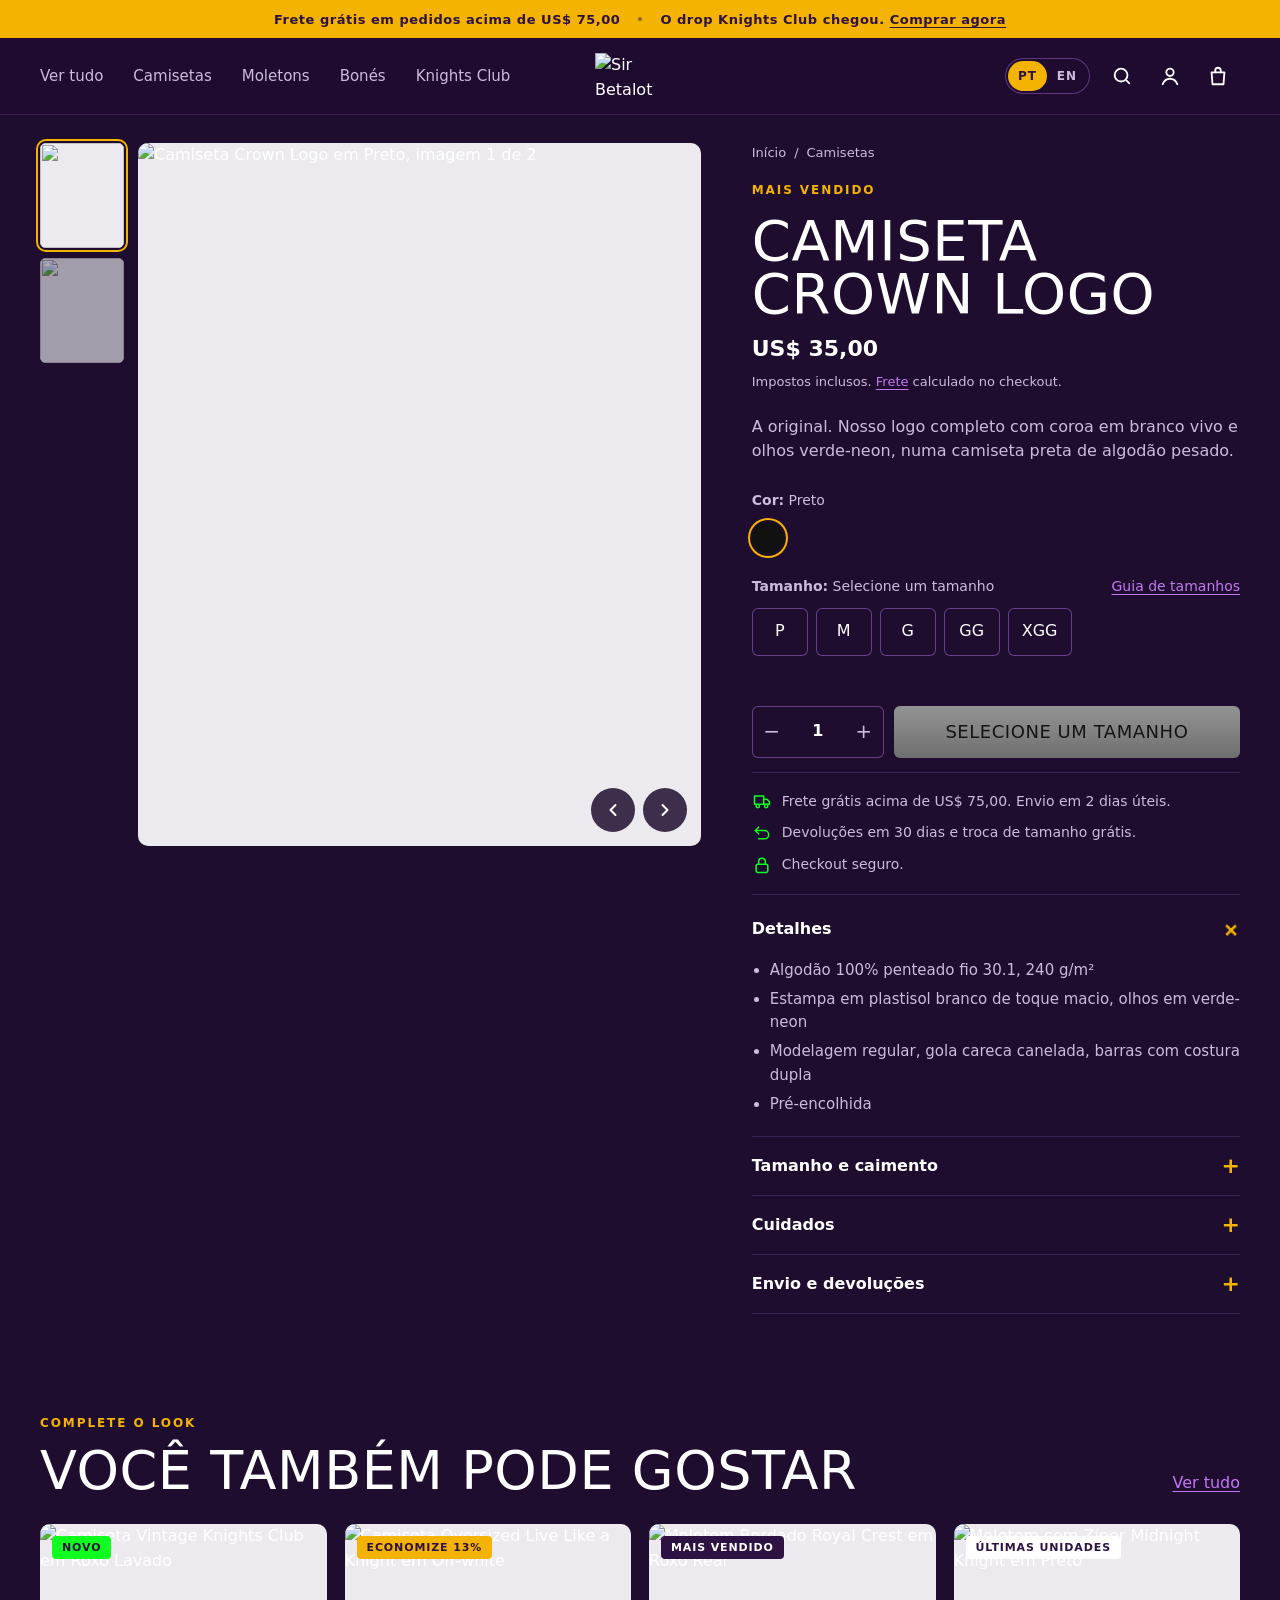
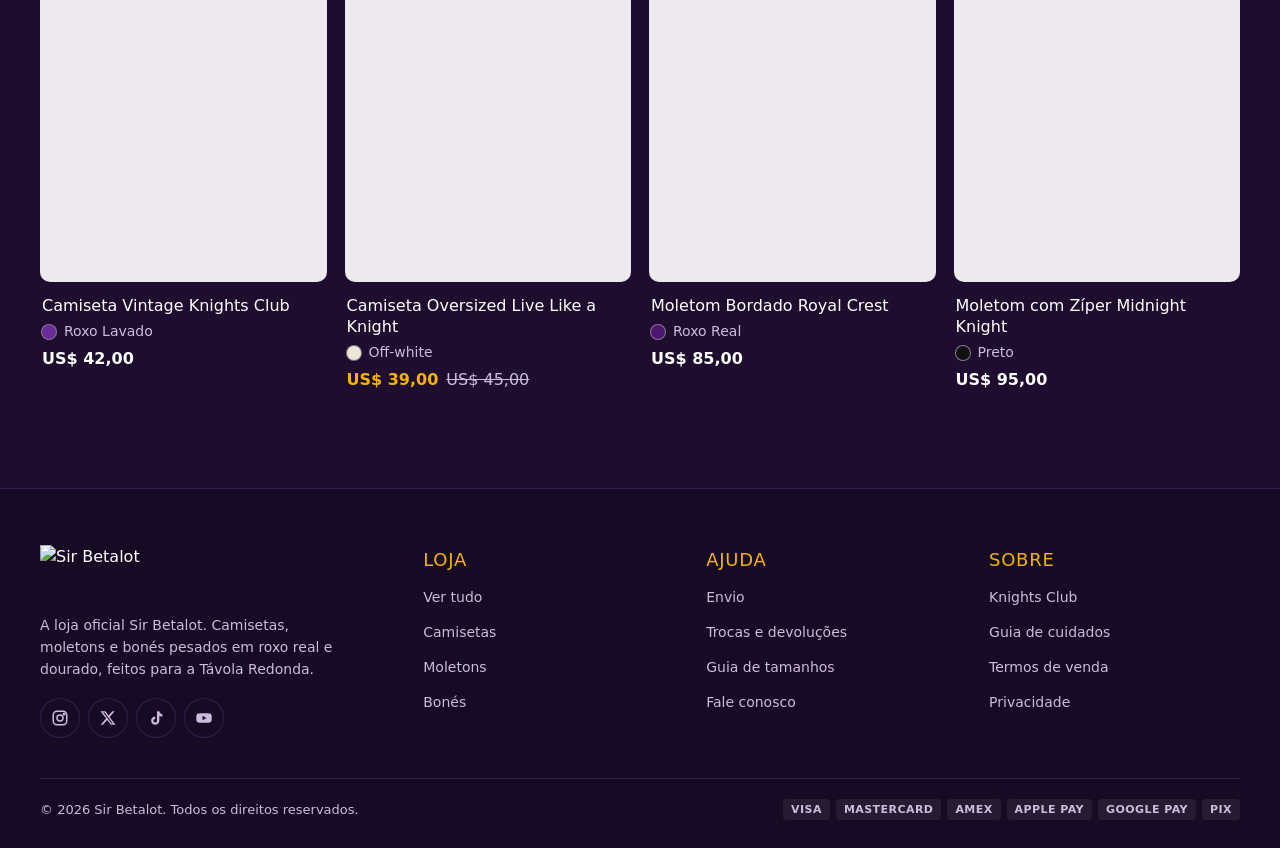
==== product.html @ 510122bb "Portuguese by default with a PT / EN language toggle Co-Authored-By: Claude Opus 5.5 <noreply@anthro" ====
<!doctype html>
<html lang="pt-BR">
<head>
  <meta charset="utf-8">
  <meta name="viewport" content="width=device-width, initial-scale=1">
  <title>Produto | Sir Betalot Loja Oficial</title>
  <meta name="description" content="A loja oficial Sir Betalot. Camisetas, moletons e bonés pesados em roxo real e dourado.">
  <meta name="theme-color" content="#1F0D2F">
  <link rel="icon" href="assets/img/brand/favicon.png">
  <link rel="preload" href="assets/fonts/YouBlockheadCaps.woff2" as="font" type="font/woff2" crossorigin>
  <link rel="stylesheet" href="assets/css/store.css">
</head>
<body data-page="product">
  <main id="main">
    <div class="wrap">
      <div class="pdp" id="pdp"></div>
      <section class="section" aria-labelledby="rel-title">
        <div class="section-head"><div><span class="eyebrow" data-i18n="rel.eyebrow">Complete o look</span><h2 class="display" id="rel-title" data-i18n="rel.title">Você também pode gostar</h2></div><a class="link" href="shop.html" data-i18n="rel.all">Ver tudo</a></div>
        <div class="grid" id="related"></div>
      </section>
    </div>
  </main>
  <script src="assets/js/i18n.js"></script>
  <script src="assets/js/products.js"></script>
  <script src="assets/js/store.js"></script>
</body>
</html>
---- assets/css/store.css ----
/* Sir Betalot Official Store
   Colours and fonts from the SBA style guide (client/SBA Assets/Brand Assets/Styles.pdf). */

@font-face { font-family: "YouBlockhead Caps"; src: url("../fonts/YouBlockheadCaps.woff2") format("woff2"); font-display: swap; }
@font-face { font-family: "YouBlockhead"; src: url("../fonts/YouBlockhead.woff2") format("woff2"); font-display: swap; }
@font-face { font-family: "Rubik"; src: url("../fonts/Rubik.woff2") format("woff2"); font-weight: 300 900; font-display: swap; }

:root {
  /* SBA palette */
  --sba-green: #0FFF1F;
  --sba-lilac: #C279F2;
  --sba-gold: #F5B301;
  --sba-white: #FFFFFF;
  --sba-lavender: #8C4EB7;
  --sba-silver: #C0C0C0;
  --sba-ink: #2D1243;
  --sba-purple: #682099;
  --sba-bronze: #CD7F32;
  --sba-plum: #4C1671;
  --sba-night: #1F0D2F;
  --sba-chrome: linear-gradient(90deg, #812EB9, #C178F3 50%, #812EB9);
  --sba-velvet: linear-gradient(90deg, #241036, #581982 50%, #241036);

  /* roles */
  --bg: var(--sba-night);
  --surface: #26113A;
  --surface-2: var(--sba-ink);
  --line: rgba(194, 121, 242, .18);
  --text: var(--sba-white);
  --muted: #CDBBDD;
  --tile: #ECEAEE;
  --focus: var(--sba-gold);

  --font-display: "YouBlockhead Caps", "YouBlockhead", "Rubik", system-ui, sans-serif;
  --font-body: "Rubik", system-ui, -apple-system, "Segoe UI", sans-serif;

  --radius: 10px;
  --radius-sm: 6px;
  --wrap: 1320px;
  --pad: clamp(16px, 4vw, 40px);
  --ease: cubic-bezier(.2, .7, .2, 1);
}

*, *::before, *::after { box-sizing: border-box; }
html { -webkit-text-size-adjust: 100%; scroll-behavior: smooth; }
body {
  margin: 0; background: var(--bg); color: var(--text);
  font: 400 16px/1.55 var(--font-body);
  -webkit-font-smoothing: antialiased;
}
img { display: block; max-width: 100%; height: auto; }
a { color: inherit; text-decoration: none; }
button, input, select { font: inherit; color: inherit; }
button { cursor: pointer; background: none; border: 0; padding: 0; }
:focus-visible { outline: 2px solid var(--focus); outline-offset: 3px; border-radius: 4px; }
.sr-only { position: absolute; width: 1px; height: 1px; overflow: hidden; clip: rect(0 0 0 0); white-space: nowrap; }
.wrap { max-width: var(--wrap); margin: 0 auto; padding: 0 var(--pad); }
.display { font-family: var(--font-display); font-weight: 400; letter-spacing: .01em; line-height: .95; text-transform: uppercase; }
.eyebrow { font: 600 12px/1 var(--font-body); letter-spacing: .16em; text-transform: uppercase; color: var(--sba-gold); }
.skip { position: absolute; left: 12px; top: -60px; z-index: 100; background: var(--sba-gold); color: var(--sba-ink); padding: 10px 14px; border-radius: 6px; font-weight: 600; }
.skip:focus { top: 12px; }

/* ---------- Buttons ---------- */
/* Primary = SBA site button: bright green panel, deep-purple You Blockhead Caps label. */
.btn {
  display: inline-flex; align-items: center; justify-content: center; gap: 10px;
  min-height: 52px; padding: 0 28px; border-radius: var(--radius-sm);
  font: 400 18px/1 var(--font-display); letter-spacing: .03em; text-transform: uppercase;
  transition: transform .18s var(--ease), box-shadow .18s var(--ease), background-color .18s, filter .18s;
  white-space: nowrap;
}
.btn-primary {
  color: var(--sba-ink);
  background: linear-gradient(180deg, #5BFF66 0%, var(--sba-green) 45%, #0BD71A 100%);
  box-shadow: inset 0 0 0 2px rgba(6, 120, 14, .55), inset 0 2px 0 rgba(255,255,255,.55), 0 0 0 1px rgba(205,127,50,.6), 0 6px 20px rgba(15, 255, 31, .18);
}
.btn-primary:hover { transform: translateY(-1px); filter: brightness(1.04); box-shadow: inset 0 0 0 2px rgba(6,120,14,.55), inset 0 2px 0 rgba(255,255,255,.55), 0 0 0 1px rgba(205,127,50,.7), 0 10px 28px rgba(15,255,31,.28); }
.btn-primary:active { transform: translateY(0); }
.btn-primary[disabled] { filter: grayscale(1) brightness(.7); cursor: not-allowed; transform: none; box-shadow: none; }
.btn-gold { color: var(--sba-ink); background: linear-gradient(180deg, #FFD54D, var(--sba-gold) 55%, #D99A00); box-shadow: inset 0 2px 0 rgba(255,255,255,.45), 0 6px 20px rgba(245,179,1,.2); }
.btn-gold:hover { transform: translateY(-1px); filter: brightness(1.05); }
.btn-ghost { color: var(--text); box-shadow: inset 0 0 0 2px rgba(255,255,255,.75); }
.btn-ghost:hover { background: rgba(255,255,255,.08); }
.btn-block { width: 100%; }
.link { color: var(--sba-lilac); text-decoration: underline; text-underline-offset: 3px; }
.link:hover { color: var(--sba-white); }

/* ---------- Announcement + header ---------- */
.announce { background: var(--sba-gold); color: var(--sba-ink); font: 600 13px/1 var(--font-body); letter-spacing: .04em; }
.announce .wrap { display: flex; align-items: center; justify-content: center; min-height: 38px; gap: 18px; text-align: center; }
.announce a { text-decoration: underline; text-underline-offset: 3px; }
.announce .dot { width: 4px; height: 4px; border-radius: 50%; background: var(--sba-ink); opacity: .5; }
@media (max-width: 640px) { .announce .hide-sm { display: none; } }

.site-header { position: sticky; top: 0; z-index: 40; background: rgba(31, 13, 47, .92); backdrop-filter: saturate(140%) blur(10px); -webkit-backdrop-filter: saturate(140%) blur(10px); border-bottom: 1px solid var(--line); }
.site-header .wrap { display: grid; grid-template-columns: 1fr auto 1fr; align-items: center; height: 76px; }
.brand img { height: 46px; width: auto; }
.nav { display: flex; gap: 30px; justify-self: start; }
.nav a { white-space: nowrap; font: 500 15px/1 var(--font-body); color: var(--muted); padding: 10px 0; position: relative; transition: color .15s; }
.nav a:hover, .nav a[aria-current="page"] { color: var(--text); }
.nav a::after { content: ""; position: absolute; left: 0; right: 0; bottom: 2px; height: 2px; background: var(--sba-gold); transform: scaleX(0); transition: transform .2s var(--ease); }
.nav a:hover::after, .nav a[aria-current="page"]::after { transform: scaleX(1); }
.header-tools { display: flex; gap: 4px; justify-self: end; }
.icon-btn { width: 44px; height: 44px; display: grid; place-items: center; border-radius: 50%; position: relative; transition: background .15s; }
.icon-btn:hover { background: rgba(255,255,255,.08); }
.icon-btn svg { width: 22px; height: 22px; }
.cart-count { position: absolute; top: 4px; right: 2px; min-width: 19px; height: 19px; padding: 0 5px; border-radius: 10px; background: var(--sba-green); color: var(--sba-ink); font: 700 11px/19px var(--font-body); text-align: center; }
.cart-count[hidden] { display: none; }
.mobile-left { display: none; }
.lang-mini { min-width: 44px; min-height: 44px; border-radius: 50%; font: 600 13px/1 var(--font-body); letter-spacing: .06em; color: var(--muted); }
.lang-mini:hover { color: var(--text); background: rgba(255,255,255,.08); }
@media (max-width: 1024px) {
  .site-header .wrap { grid-template-columns: 1fr auto 1fr; height: 64px; }
  .nav { display: none; }
  .mobile-left { display: flex; align-items: center; justify-self: start; }
  [data-account] { display: none; }
  .brand img { height: 38px; }
}
.mobile-nav { position: fixed; inset: 0; z-index: 60; display: none; }
.mobile-nav.open { display: block; }
.mobile-nav .scrim { position: absolute; inset: 0; background: rgba(10, 4, 16, .6); }
.mobile-nav .panel { position: absolute; left: 0; top: 0; bottom: 0; width: min(86vw, 360px); background: var(--surface); padding: 20px; display: flex; flex-direction: column; gap: 6px; animation: slideL .25s var(--ease); }
.mobile-nav .panel a { font: 400 26px/1 var(--font-display); text-transform: uppercase; padding: 14px 4px; border-bottom: 1px solid var(--line); }
@keyframes slideL { from { transform: translateX(-100%); } to { transform: none; } }

/* Language toggle (PT / EN) */
.lang { display: inline-flex; align-items: center; padding: 3px; border-radius: 999px; box-shadow: inset 0 0 0 1px rgba(194,121,242,.4); margin-right: 6px; align-self: center; }
.lang button { min-width: 38px; min-height: 30px; padding: 0 10px; border-radius: 999px; font: 600 12px/1 var(--font-body); letter-spacing: .08em; color: var(--muted); transition: background .15s, color .15s; }
.lang button:hover { color: var(--text); }
.lang button[aria-pressed="true"] { background: var(--sba-gold); color: var(--sba-ink); }
.mobile-lang { display: flex; align-items: center; justify-content: space-between; margin-top: 18px; padding: 8px 4px; color: var(--muted); font-size: 14px; }
.mobile-lang .lang button { min-height: 38px; min-width: 48px; font-size: 14px; }
@media (max-width: 1024px) { .lang-header { display: none; } }

/* ---------- Hero ---------- */
.hero { position: relative; overflow: hidden; background: var(--sba-night); }
.hero-media { position: absolute; inset: 0; }
.hero-media img { width: 100%; height: 100%; object-fit: cover; object-position: 70% 30%; }
.hero::after { content: ""; position: absolute; inset: 0; background: linear-gradient(90deg, rgba(31,13,47,.96) 0%, rgba(31,13,47,.78) 34%, rgba(31,13,47,0) 62%); }
.hero .wrap { position: relative; z-index: 1; padding-top: 48px; padding-bottom: 48px; min-height: clamp(520px, 72vh, 720px); display: flex; flex-direction: column; justify-content: center; }
.hero-copy { max-width: 640px; }
.hero h1 { font-size: clamp(44px, 6.4vw, 96px); margin: 16px 0 18px; }
.hero h1 .gold { color: var(--sba-gold); }
.hero p { font-size: 18px; color: var(--muted); max-width: 440px; margin: 0 0 30px; }
.hero-ctas { display: flex; gap: 14px; flex-wrap: wrap; }
@media (max-width: 760px) {
  .hero-media { position: relative; height: 360px; }
  .hero-media img { object-position: 74% 30%; }
  .hero::after { bottom: auto; height: 360px; background: linear-gradient(0deg, var(--bg) 0%, rgba(31,13,47,0) 45%); }
  .hero .wrap { min-height: 0; margin-top: -36px; padding-bottom: 44px; }
  .hero h1 { margin-top: 12px; }
}

/* ---------- Sections ---------- */
.section { padding: clamp(56px, 8vw, 96px) 0; }
.section-head { display: flex; align-items: end; justify-content: space-between; gap: 20px; margin-bottom: 28px; }
.section-head h2 { font-size: clamp(34px, 4.6vw, 54px); margin: 10px 0 0; }
.section-head .link { white-space: nowrap; font-weight: 500; }

main { padding-bottom: clamp(56px, 8vw, 96px); }
.section:last-child { padding-bottom: 0; }

/* Category tiles */
.cats { display: grid; grid-template-columns: repeat(3, 1fr); gap: 18px; }
.cat { position: relative; border-radius: var(--radius); overflow: hidden; aspect-ratio: 4 / 5; background: var(--surface); isolation: isolate; }
.cat img { width: 100%; height: 100%; object-fit: cover; transition: transform .6s var(--ease); }
.cat::after { content: ""; position: absolute; inset: 0; background: linear-gradient(0deg, rgba(31,13,47,.9), rgba(31,13,47,0) 50%); }
.cat .cat-label { position: absolute; z-index: 1; left: 22px; right: 22px; bottom: 20px; display: flex; align-items: end; justify-content: space-between; }
.cat h3 { font-size: clamp(26px, 2.7vw, 40px); margin: 0; }
.cat .cat-label { gap: 12px; }
.cat .arrow { flex: none; }
.cat .arrow { width: 44px; height: 44px; border-radius: 50%; display: grid; place-items: center; background: var(--sba-gold); color: var(--sba-ink); transition: transform .2s var(--ease); }
.cat:hover img { transform: scale(1.04); }
.cat:hover .arrow { transform: translateX(4px); }
@media (max-width: 760px) { .cats { grid-template-columns: 1fr 1fr; } .cats .cat:last-child { grid-column: span 2; aspect-ratio: 16 / 10; } }

/* Product grid + card */
.grid { display: grid; grid-template-columns: repeat(4, 1fr); gap: 28px 18px; }
.grid.cols-3 { grid-template-columns: repeat(3, 1fr); }
@media (max-width: 1100px) { .grid, .grid.cols-3 { grid-template-columns: repeat(3, 1fr); } }
@media (max-width: 760px) { .grid, .grid.cols-3 { grid-template-columns: repeat(2, 1fr); gap: 22px 12px; } }
.card { position: relative; display: flex; flex-direction: column; }
.card-media { position: relative; display: block; aspect-ratio: 4 / 5; border-radius: var(--radius); overflow: hidden; background: var(--tile); }
.card-media img { position: absolute; inset: 0; width: 100%; height: 100%; object-fit: cover; transition: opacity .35s var(--ease), transform .6s var(--ease); }
.card-media img.alt { opacity: 0; }
@media (hover: hover) { .card:hover .card-media img.alt { opacity: 1; } .card:hover .card-media img.main { transform: scale(1.02); } }
.badge { position: absolute; z-index: 2; top: 12px; left: 12px; padding: 6px 10px; border-radius: 4px; font: 700 11px/1 var(--font-body); letter-spacing: .08em; text-transform: uppercase; background: var(--sba-ink); color: var(--sba-white); }
.badge.new { background: var(--sba-green); color: var(--sba-ink); }
.badge.sale { background: var(--sba-gold); color: var(--sba-ink); }
.badge.low { background: var(--sba-white); color: var(--sba-ink); }
.quick-add { position: absolute; z-index: 2; left: 12px; right: 12px; bottom: 12px; min-height: 44px; font-size: 15px; opacity: 0; transform: translateY(8px); transition: opacity .2s var(--ease), transform .2s var(--ease); }
@media (hover: hover) { .card:hover .quick-add, .quick-add:focus-visible { opacity: 1; transform: none; } }
@media (hover: none) { .quick-add { display: none; } }
.card-body { padding: 14px 2px 0; display: grid; gap: 4px; }
.card-title { font: 500 16px/1.3 var(--font-body); }
.card-title:hover { color: var(--sba-lilac); }
.card-meta { display: flex; align-items: center; gap: 8px; color: var(--muted); font-size: 14px; }
.swatch { width: 14px; height: 14px; border-radius: 50%; box-shadow: 0 0 0 1px rgba(255,255,255,.45); }
.price { display: flex; gap: 8px; align-items: baseline; font-weight: 600; }
.price s { color: var(--muted); font-weight: 400; }
.price .now-sale { color: var(--sba-gold); }

/* Knights Club feature banner */
.feature { position: relative; border-radius: calc(var(--radius) * 1.6); overflow: hidden; background: var(--sba-velvet); display: grid; grid-template-columns: 1.1fr .9fr; align-items: center; min-height: 460px; isolation: isolate; }
.feature::before { content: ""; position: absolute; inset: 0; z-index: -1; background: radial-gradient(circle at 78% 55%, rgba(194,121,242,.45), transparent 46%), radial-gradient(circle at 20% 120%, rgba(245,179,1,.2), transparent 40%); }
.feature-copy { padding: clamp(32px, 5vw, 64px); }
.feature h2 { font-size: clamp(40px, 5.4vw, 72px); margin: 12px 0 16px; }
.feature h2 span { color: var(--sba-gold); }
.feature p { color: var(--muted); max-width: 440px; margin: 0 0 28px; font-size: 17px; }
.feature-art { align-self: end; justify-self: center; height: 100%; display: flex; align-items: end; }
.feature-art img { max-height: 440px; width: auto; filter: drop-shadow(0 20px 40px rgba(0,0,0,.5)); }
.feature-stats { display: flex; gap: 28px; margin: 0 0 28px; padding: 0; list-style: none; }
.feature-stats li { font-size: 13px; color: var(--muted); }
.feature-stats strong { display: block; font: 400 28px/1 var(--font-display); color: var(--sba-white); margin-bottom: 4px; }
@media (max-width: 860px) { .feature { grid-template-columns: 1fr; } .feature-art img { max-height: 300px; } }

/* Lookbook */
.lookbook { display: grid; grid-template-columns: 2fr 1fr 1fr; grid-template-rows: 1fr 1fr; gap: 14px; height: clamp(520px, 62vw, 780px); }
.lookbook a { position: relative; border-radius: var(--radius); overflow: hidden; background: var(--surface); }
.lookbook a:first-child { grid-row: span 2; }
.lookbook img { width: 100%; height: 100%; object-fit: cover; transition: transform .6s var(--ease); }
.lookbook a:hover img { transform: scale(1.04); }
.lookbook .tag { position: absolute; left: 12px; bottom: 12px; padding: 8px 12px; border-radius: 6px; background: rgba(31,13,47,.82); font-size: 13px; font-weight: 500; backdrop-filter: blur(6px); }
@media (max-width: 760px) { .lookbook { grid-template-columns: 1fr 1fr; grid-template-rows: 1.4fr 1fr 1fr; height: 980px; } .lookbook a:first-child { grid-column: span 2; grid-row: auto; } }

/* Value props */
.props { display: grid; grid-template-columns: repeat(4, 1fr); border-top: 1px solid var(--line); border-bottom: 1px solid var(--line); }
.prop { display: flex; gap: 14px; align-items: flex-start; padding: 28px 22px; }
.prop + .prop { border-left: 1px solid var(--line); }
.prop svg { flex: none; width: 28px; height: 28px; color: var(--sba-gold); }
.prop strong { display: block; font-weight: 600; margin-bottom: 2px; }
.prop span { color: var(--muted); font-size: 14px; }
@media (max-width: 960px) { .props { grid-template-columns: 1fr 1fr; } .prop:nth-child(3) { border-left: 0; } .prop:nth-child(n+3) { border-top: 1px solid var(--line); } }
@media (max-width: 520px) { .props { grid-template-columns: 1fr; } .prop + .prop { border-left: 0; border-top: 1px solid var(--line); } }

/* Newsletter */
.newsletter { background: var(--surface-2); border-radius: calc(var(--radius) * 1.6); padding: clamp(32px, 5vw, 56px); display: grid; grid-template-columns: 1fr 1fr; gap: 32px; align-items: center; position: relative; overflow: hidden; }
.newsletter::after { content: ""; position: absolute; right: -40px; top: -30px; width: 260px; height: 190px; background: url("../img/brand/sba-crown-gold.webp") center/contain no-repeat; opacity: .08; transform: rotate(12deg); }
.newsletter h2 { font-size: clamp(32px, 4vw, 48px); margin: 10px 0 10px; }
.newsletter p { margin: 0; color: var(--muted); }
.field-row { display: flex; gap: 10px; position: relative; z-index: 1; }
.input { flex: 1; min-height: 52px; padding: 0 16px; border-radius: var(--radius-sm); background: var(--sba-night); border: 1px solid rgba(194,121,242,.4); color: var(--text); }
.input::placeholder { color: #9C88AE; }
.input:focus { outline: none; border-color: var(--sba-gold); box-shadow: 0 0 0 3px rgba(245,179,1,.25); }
.form-note { font-size: 13px; color: var(--muted); margin-top: 10px; position: relative; z-index: 1; }
.form-note.ok { color: var(--sba-green); }
@media (max-width: 860px) { .newsletter { grid-template-columns: 1fr; } }
@media (max-width: 520px) { .field-row { flex-direction: column; } }

/* ---------- Footer ---------- */
.site-footer { margin-top: 0; background: #170A24; border-top: 1px solid var(--line); }
.footer-top { display: grid; grid-template-columns: 1.4fr repeat(3, 1fr); gap: 32px; padding: 56px 0 40px; }
.footer-top img { height: 54px; width: auto; margin-bottom: 16px; }
.footer-top p { color: var(--muted); font-size: 14px; max-width: 300px; margin: 0 0 18px; }
.footer-top h3 { font: 400 18px/1 var(--font-display); text-transform: uppercase; letter-spacing: .04em; margin: 6px 0 16px; color: var(--sba-gold); }
.footer-top ul { list-style: none; margin: 0; padding: 0; display: grid; gap: 10px; }
.footer-top ul a { color: var(--muted); font-size: 14px; }
.footer-top ul a:hover { color: var(--text); }
.socials { display: flex; gap: 8px; }
.socials a { width: 40px; height: 40px; border-radius: 50%; display: grid; place-items: center; box-shadow: inset 0 0 0 1px var(--line); transition: background .15s, color .15s; color: var(--muted); }
.socials a:hover { background: var(--sba-gold); color: var(--sba-ink); }
.socials svg { width: 18px; height: 18px; }
.footer-bottom { border-top: 1px solid var(--line); padding: 20px 0 28px; display: flex; flex-wrap: wrap; gap: 16px; align-items: center; justify-content: space-between; font-size: 13px; color: var(--muted); }
.pay { display: flex; gap: 6px; flex-wrap: wrap; }
.pay span { padding: 5px 8px; border-radius: 4px; background: rgba(255,255,255,.07); font: 600 11px/1 var(--font-body); letter-spacing: .04em; color: var(--muted); }
@media (max-width: 860px) { .footer-top { grid-template-columns: 1fr 1fr; } .footer-top > div:first-child { grid-column: span 2; } }

/* ---------- Shop page ---------- */
.page-head { padding: 40px 0 8px; }
.crumbs { display: flex; gap: 8px; font-size: 13px; color: var(--muted); margin-bottom: 14px; }
.crumbs a:hover { color: var(--text); }
.page-head h1 { font-size: clamp(42px, 6vw, 72px); margin: 0 0 8px; }
.page-head p { color: var(--muted); margin: 0; }
.toolbar { display: flex; flex-wrap: wrap; gap: 14px; align-items: center; justify-content: space-between; padding: 22px 0; margin-bottom: 18px; border-bottom: 1px solid var(--line); position: sticky; top: 76px; z-index: 5; background: var(--bg); }
@media (max-width: 1024px) { .toolbar { top: 64px; } }
.chips { display: flex; gap: 8px; flex-wrap: wrap; }
.chip { min-height: 40px; padding: 0 16px; border-radius: 999px; box-shadow: inset 0 0 0 1px rgba(194,121,242,.4); font-size: 14px; font-weight: 500; color: var(--muted); transition: all .15s; }
.chip:hover { color: var(--text); box-shadow: inset 0 0 0 1px var(--sba-lilac); }
.chip[aria-pressed="true"] { background: var(--sba-gold); color: var(--sba-ink); box-shadow: none; }
.sort { display: flex; align-items: center; gap: 10px; font-size: 14px; color: var(--muted); }
.select { min-height: 40px; padding: 0 36px 0 12px; border-radius: var(--radius-sm); background: var(--surface) url("data:image/svg+xml,%3Csvg xmlns='http://www.w3.org/2000/svg' width='12' height='8' fill='none' stroke='%23C279F2' stroke-width='2'%3E%3Cpath d='M1 1l5 5 5-5'/%3E%3C/svg%3E") right 12px center no-repeat; border: 1px solid rgba(194,121,242,.35); appearance: none; -webkit-appearance: none; color: var(--text); }
.count { font-size: 14px; color: var(--muted); }

/* ---------- Product page ---------- */
.pdp { display: grid; grid-template-columns: 1.15fr .85fr; gap: clamp(24px, 4vw, 64px); padding-top: 28px; align-items: start; }
.pdp > *, .gallery > * { min-width: 0; }
.gallery { display: grid; grid-template-columns: 84px 1fr; gap: 14px; position: sticky; top: 100px; }
.thumbs { display: grid; gap: 10px; align-content: start; }
.thumbs button { aspect-ratio: 4 / 5; border-radius: var(--radius-sm); overflow: hidden; background: var(--tile); box-shadow: inset 0 0 0 0 var(--sba-gold); opacity: .65; transition: opacity .15s; position: relative; }
.thumbs button[aria-current="true"] { opacity: 1; outline: 2px solid var(--sba-gold); outline-offset: 2px; }
.thumbs img { width: 100%; height: 100%; object-fit: cover; }
.stage { aspect-ratio: 4 / 5; border-radius: var(--radius); overflow: hidden; background: var(--tile); position: relative; }
.stage img { width: 100%; height: 100%; object-fit: cover; }
.stage-nav { position: absolute; bottom: 14px; right: 14px; display: flex; gap: 8px; }
.stage-nav button { width: 44px; height: 44px; border-radius: 50%; background: rgba(31,13,47,.85); display: grid; place-items: center; }
.stage-nav button:hover { background: var(--sba-ink); }
@media (max-width: 960px) { .pdp { grid-template-columns: 1fr; } .gallery { position: static; grid-template-columns: 1fr; } .thumbs { grid-template-columns: repeat(4, 64px); order: 2; } }

.buy h1 { font-size: clamp(36px, 4.4vw, 56px); margin: 12px 0 12px; }
.buy .price { font-size: 22px; margin-bottom: 6px; }
.buy .tax { font-size: 13px; color: var(--muted); margin-bottom: 22px; }
.buy .lead { color: var(--muted); margin: 0 0 26px; }
.opt { margin-bottom: 22px; }
.opt-head { display: flex; justify-content: space-between; align-items: baseline; margin-bottom: 10px; font-size: 14px; }
.opt-head b { font-weight: 600; }
.opt-head span { color: var(--muted); }
.sizes { display: flex; flex-wrap: wrap; gap: 8px; }
.size { min-width: 56px; min-height: 48px; padding: 0 14px; border-radius: var(--radius-sm); box-shadow: inset 0 0 0 1px rgba(194,121,242,.45); font-weight: 500; transition: all .15s; }
.size:hover { box-shadow: inset 0 0 0 1px var(--sba-white); }
.size[aria-pressed="true"] { background: var(--sba-white); color: var(--sba-ink); box-shadow: none; }
.size:disabled { color: rgba(255,255,255,.35); text-decoration: line-through; cursor: not-allowed; box-shadow: inset 0 0 0 1px rgba(194,121,242,.18); }
.stock { font-size: 13px; margin-top: 10px; min-height: 18px; color: var(--muted); }
.stock.low { color: var(--sba-gold); }
.buy-row { display: grid; grid-template-columns: 132px 1fr; gap: 10px; margin: 6px 0 14px; }
.qty { display: grid; grid-template-columns: 40px 1fr 40px; align-items: center; min-height: 52px; border-radius: var(--radius-sm); box-shadow: inset 0 0 0 1px rgba(194,121,242,.45); }
.qty button { height: 100%; font-size: 20px; color: var(--muted); }
.qty button:hover { color: var(--text); }
.qty input { width: 100%; text-align: center; background: none; border: 0; font-weight: 600; -moz-appearance: textfield; }
.qty input::-webkit-inner-spin-button { -webkit-appearance: none; }
.assure { display: grid; gap: 10px; padding: 18px 0; margin: 10px 0 6px; border-top: 1px solid var(--line); border-bottom: 1px solid var(--line); font-size: 14px; color: var(--muted); }
.assure div { display: flex; gap: 10px; align-items: center; }
.assure svg { width: 20px; height: 20px; color: var(--sba-green); flex: none; }
details.acc { border-bottom: 1px solid var(--line); }
details.acc summary { list-style: none; display: flex; justify-content: space-between; align-items: center; min-height: 58px; cursor: pointer; font-weight: 600; }
details.acc summary::-webkit-details-marker { display: none; }
details.acc summary::after { content: "+"; font-size: 22px; color: var(--sba-gold); transition: transform .2s; }
details.acc[open] summary::after { transform: rotate(45deg); }
details.acc .acc-body { padding: 0 0 20px; color: var(--muted); font-size: 15px; }
details.acc ul { margin: 0; padding-left: 18px; display: grid; gap: 6px; }

/* Modal (size guide) */
dialog.modal { border: 0; padding: 0; border-radius: var(--radius); background: var(--surface); color: var(--text); width: min(560px, 92vw); box-shadow: 0 30px 80px rgba(0,0,0,.6); }
dialog.modal::backdrop { background: rgba(10,4,16,.7); }
.modal-head { display: flex; justify-content: space-between; align-items: center; padding: 20px 22px; border-bottom: 1px solid var(--line); }
.modal-head h2 { font-size: 28px; margin: 0; }
.modal-body { padding: 18px 22px 24px; }
table.sizes-t { width: 100%; border-collapse: collapse; font-size: 14px; }
table.sizes-t th, table.sizes-t td { padding: 10px 8px; text-align: left; border-bottom: 1px solid var(--line); }
table.sizes-t th { color: var(--sba-gold); font-weight: 600; }

/* ---------- Cart drawer ---------- */
.drawer { position: fixed; inset: 0; z-index: 70; visibility: hidden; }
.drawer.open { visibility: visible; }
.drawer .scrim { position: absolute; inset: 0; background: rgba(10,4,16,.6); opacity: 0; transition: opacity .25s; }
.drawer.open .scrim { opacity: 1; }
.drawer .panel { position: absolute; right: 0; top: 0; bottom: 0; width: min(440px, 100vw); background: var(--surface); display: flex; flex-direction: column; transform: translateX(100%); transition: transform .3s var(--ease); }
.drawer.open .panel { transform: none; }
.drawer-head { display: flex; justify-content: space-between; align-items: center; padding: 18px 20px; border-bottom: 1px solid var(--line); }
.drawer-head h2 { font-size: 28px; margin: 0; }
.ship-bar { padding: 14px 20px; border-bottom: 1px solid var(--line); font-size: 14px; }
.ship-bar .track { height: 6px; border-radius: 3px; background: rgba(255,255,255,.1); margin-top: 8px; overflow: hidden; }
.ship-bar .fill { height: 100%; background: linear-gradient(90deg, var(--sba-gold), var(--sba-green)); transition: width .3s var(--ease); }
.lines { flex: 1; overflow-y: auto; padding: 6px 20px; }
.line { display: grid; grid-template-columns: 84px 1fr auto; gap: 14px; padding: 16px 0; border-bottom: 1px solid var(--line); }
.line img { width: 84px; aspect-ratio: 4 / 5; object-fit: cover; border-radius: var(--radius-sm); background: var(--tile); }
.line-title { font-weight: 500; line-height: 1.3; }
.line-meta { font-size: 13px; color: var(--muted); margin: 2px 0 10px; }
.mini-qty { display: inline-grid; grid-template-columns: 34px 30px 34px; align-items: center; height: 36px; border-radius: 6px; box-shadow: inset 0 0 0 1px rgba(194,121,242,.4); text-align: center; font-size: 14px; }
.mini-qty button { height: 100%; color: var(--muted); }
.mini-qty button:hover { color: var(--text); }
.line-right { display: flex; flex-direction: column; align-items: end; justify-content: space-between; }
.remove { font-size: 13px; color: var(--muted); text-decoration: underline; text-underline-offset: 3px; min-height: 32px; }
.remove:hover { color: var(--text); }
.drawer-foot { padding: 18px 20px 22px; border-top: 1px solid var(--line); background: var(--surface-2); }
.subtotal { display: flex; justify-content: space-between; font-weight: 600; font-size: 18px; margin-bottom: 4px; }
.drawer-foot small { display: block; color: var(--muted); margin-bottom: 14px; }
.empty { text-align: center; padding: 60px 10px; color: var(--muted); }
.empty img { width: 120px; margin: 0 auto 18px; opacity: .85; }
.empty .btn { margin-top: 18px; }

/* Search overlay */
.search { position: fixed; inset: 0; z-index: 65; display: none; }
.search.open { display: block; }
.search .scrim { position: absolute; inset: 0; background: rgba(10,4,16,.7); }
.search .panel { position: relative; background: var(--surface); padding: 24px 0 28px; border-bottom: 1px solid var(--line); animation: drop .22s var(--ease); }
.search .bar { display: flex; gap: 10px; align-items: center; }
.search .input { font-size: 18px; }
.search-results { display: grid; grid-template-columns: repeat(auto-fill, minmax(150px, 1fr)); gap: 14px; margin-top: 18px; }
.search-results a { display: grid; gap: 6px; font-size: 14px; }
.search-results img { aspect-ratio: 4 / 5; object-fit: cover; border-radius: var(--radius-sm); background: var(--tile); }
@keyframes drop { from { transform: translateY(-16px); opacity: 0; } to { transform: none; opacity: 1; } }

/* Toast */
.toast { position: fixed; z-index: 90; left: 50%; bottom: 24px; transform: translate(-50%, 20px); opacity: 0; background: var(--sba-white); color: var(--sba-ink); padding: 14px 18px; border-radius: 8px; font-weight: 500; box-shadow: 0 16px 40px rgba(0,0,0,.4); transition: all .25s var(--ease); pointer-events: none; max-width: 92vw; }
.toast.show { opacity: 1; transform: translate(-50%, 0); }

@media (prefers-reduced-motion: reduce) {
  *, *::before, *::after { animation-duration: .01ms !important; transition-duration: .01ms !important; scroll-behavior: auto !important; }
}
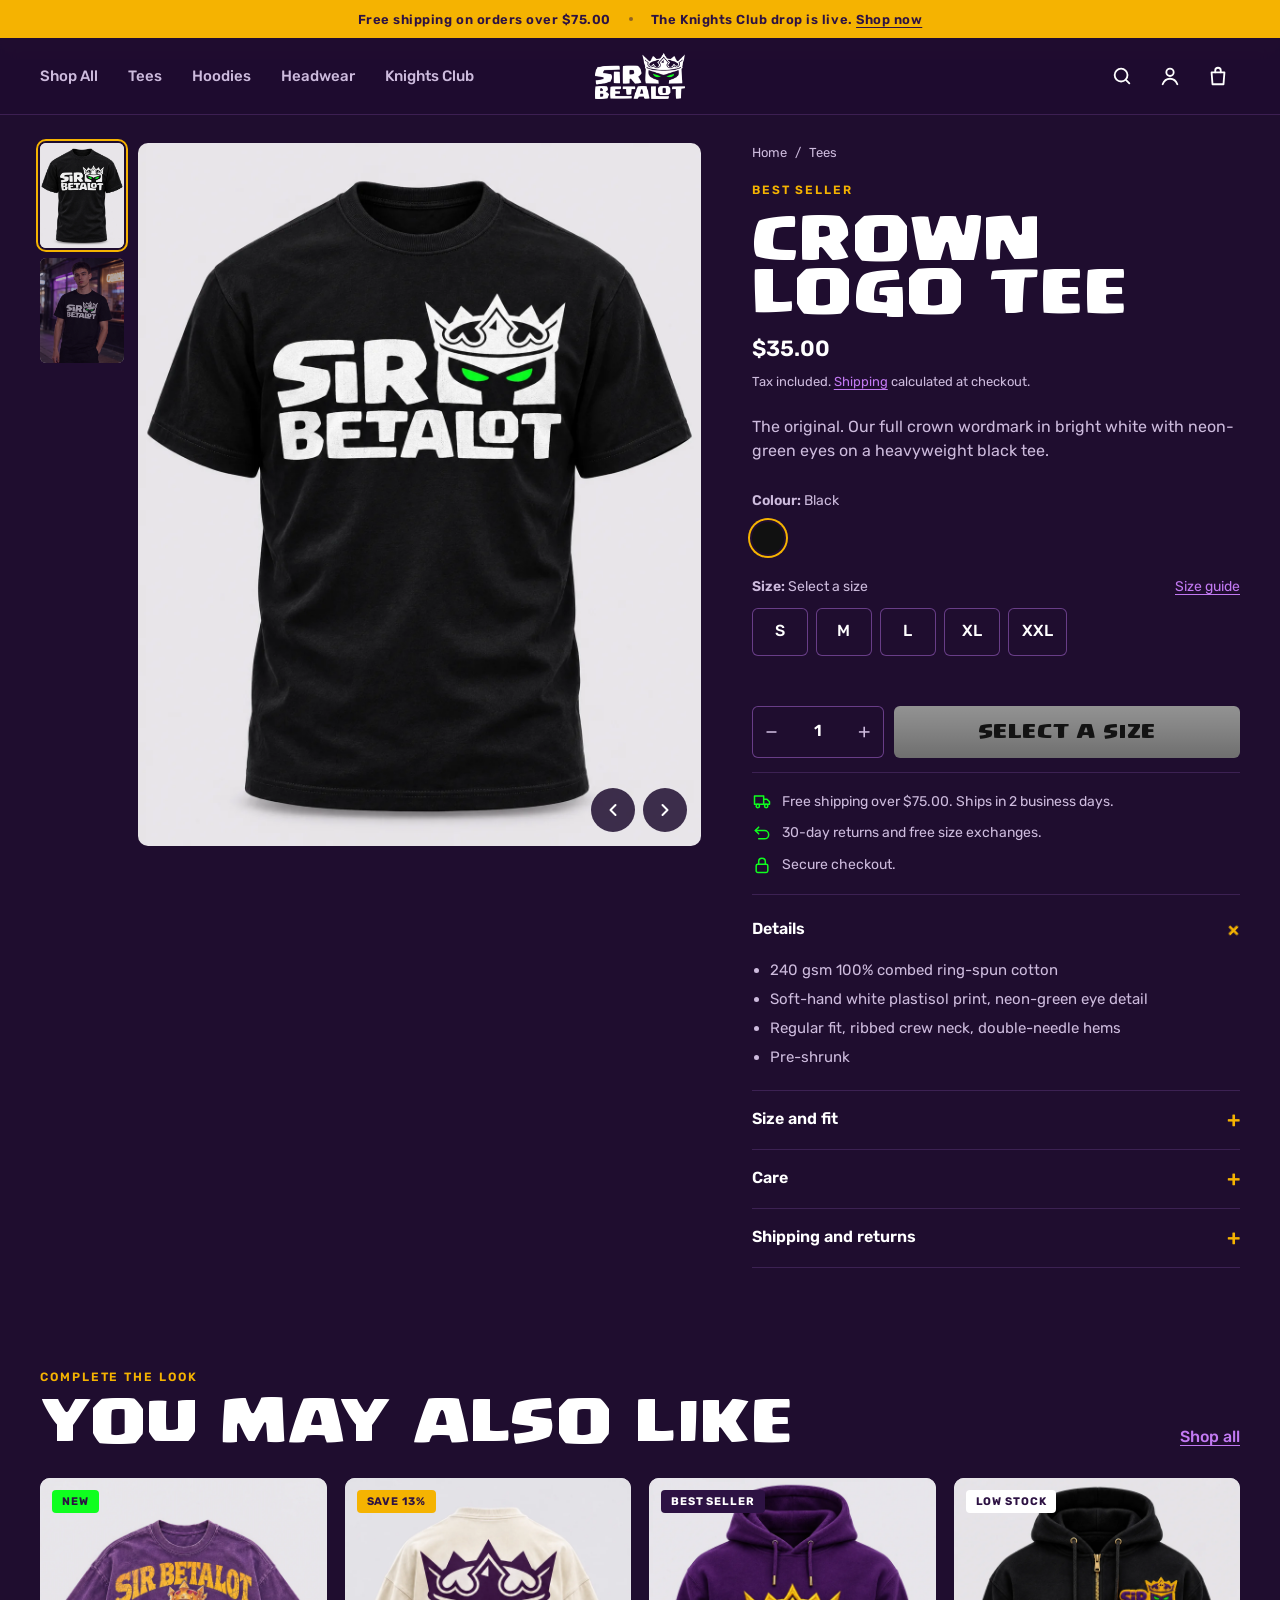
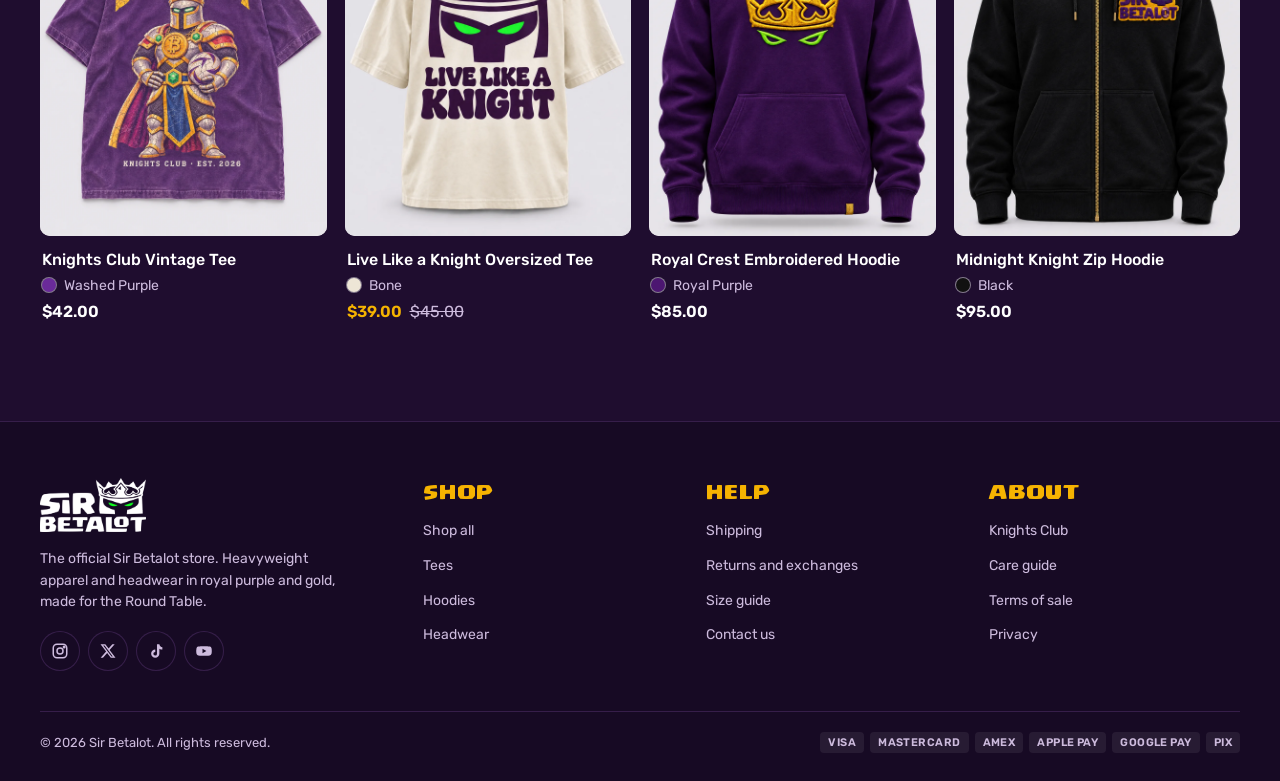
==== commit 1eeb301f: "Sir Betalot official merch store Static HTML/CSS/JS store: 3 tees, 2 hoodies, snapback. Home, shop w" ====
--- a/product.html
+++ b/product.html
@@ -1,10 +1,10 @@
 <!doctype html>
-<html lang="pt-BR">
+<html lang="en">
 <head>
   <meta charset="utf-8">
   <meta name="viewport" content="width=device-width, initial-scale=1">
-  <title>Produto | Sir Betalot Loja Oficial</title>
-  <meta name="description" content="A loja oficial Sir Betalot. Camisetas, moletons e bonés pesados em roxo real e dourado.">
+  <title>Product | Sir Betalot Official Store</title>
+  <meta name="description" content="The official Sir Betalot store. Heavyweight tees, hoodies and snapbacks in royal purple and gold.">
   <meta name="theme-color" content="#1F0D2F">
   <link rel="icon" href="assets/img/brand/favicon.png">
   <link rel="preload" href="assets/fonts/YouBlockheadCaps.woff2" as="font" type="font/woff2" crossorigin>
@@ -15,12 +15,11 @@
     <div class="wrap">
       <div class="pdp" id="pdp"></div>
       <section class="section" aria-labelledby="rel-title">
-        <div class="section-head"><div><span class="eyebrow" data-i18n="rel.eyebrow">Complete o look</span><h2 class="display" id="rel-title" data-i18n="rel.title">Você também pode gostar</h2></div><a class="link" href="shop.html" data-i18n="rel.all">Ver tudo</a></div>
+        <div class="section-head"><div><span class="eyebrow">Complete the look</span><h2 class="display" id="rel-title">You may also like</h2></div><a class="link" href="shop.html">Shop all</a></div>
         <div class="grid" id="related"></div>
       </section>
     </div>
   </main>
-  <script src="assets/js/i18n.js"></script>
   <script src="assets/js/products.js"></script>
   <script src="assets/js/store.js"></script>
 </body>
--- a/assets/css/store.css
+++ b/assets/css/store.css
@@ -106,13 +106,11 @@
 .icon-btn svg { width: 22px; height: 22px; }
 .cart-count { position: absolute; top: 4px; right: 2px; min-width: 19px; height: 19px; padding: 0 5px; border-radius: 10px; background: var(--sba-green); color: var(--sba-ink); font: 700 11px/19px var(--font-body); text-align: center; }
 .cart-count[hidden] { display: none; }
-.mobile-left { display: none; }
-.lang-mini { min-width: 44px; min-height: 44px; border-radius: 50%; font: 600 13px/1 var(--font-body); letter-spacing: .06em; color: var(--muted); }
-.lang-mini:hover { color: var(--text); background: rgba(255,255,255,.08); }
+.menu-btn { display: none; }
 @media (max-width: 1024px) {
   .site-header .wrap { grid-template-columns: 1fr auto 1fr; height: 64px; }
   .nav { display: none; }
-  .mobile-left { display: flex; align-items: center; justify-self: start; }
+  .menu-btn { display: grid; justify-self: start; }
   [data-account] { display: none; }
   .brand img { height: 38px; }
 }
@@ -123,23 +121,14 @@
 .mobile-nav .panel a { font: 400 26px/1 var(--font-display); text-transform: uppercase; padding: 14px 4px; border-bottom: 1px solid var(--line); }
 @keyframes slideL { from { transform: translateX(-100%); } to { transform: none; } }
 
-/* Language toggle (PT / EN) */
-.lang { display: inline-flex; align-items: center; padding: 3px; border-radius: 999px; box-shadow: inset 0 0 0 1px rgba(194,121,242,.4); margin-right: 6px; align-self: center; }
-.lang button { min-width: 38px; min-height: 30px; padding: 0 10px; border-radius: 999px; font: 600 12px/1 var(--font-body); letter-spacing: .08em; color: var(--muted); transition: background .15s, color .15s; }
-.lang button:hover { color: var(--text); }
-.lang button[aria-pressed="true"] { background: var(--sba-gold); color: var(--sba-ink); }
-.mobile-lang { display: flex; align-items: center; justify-content: space-between; margin-top: 18px; padding: 8px 4px; color: var(--muted); font-size: 14px; }
-.mobile-lang .lang button { min-height: 38px; min-width: 48px; font-size: 14px; }
-@media (max-width: 1024px) { .lang-header { display: none; } }
-
 /* ---------- Hero ---------- */
 .hero { position: relative; overflow: hidden; background: var(--sba-night); }
 .hero-media { position: absolute; inset: 0; }
 .hero-media img { width: 100%; height: 100%; object-fit: cover; object-position: 70% 30%; }
 .hero::after { content: ""; position: absolute; inset: 0; background: linear-gradient(90deg, rgba(31,13,47,.96) 0%, rgba(31,13,47,.78) 34%, rgba(31,13,47,0) 62%); }
-.hero .wrap { position: relative; z-index: 1; padding-top: 48px; padding-bottom: 48px; min-height: clamp(520px, 72vh, 720px); display: flex; flex-direction: column; justify-content: center; }
-.hero-copy { max-width: 640px; }
-.hero h1 { font-size: clamp(44px, 6.4vw, 96px); margin: 16px 0 18px; }
+.hero .wrap { position: relative; z-index: 1; min-height: clamp(520px, 72vh, 720px); display: flex; flex-direction: column; justify-content: center; }
+.hero-copy { max-width: 560px; }
+.hero h1 { font-size: clamp(48px, 7.4vw, 104px); margin: 16px 0 18px; }
 .hero h1 .gold { color: var(--sba-gold); }
 .hero p { font-size: 18px; color: var(--muted); max-width: 440px; margin: 0 0 30px; }
 .hero-ctas { display: flex; gap: 14px; flex-wrap: wrap; }
